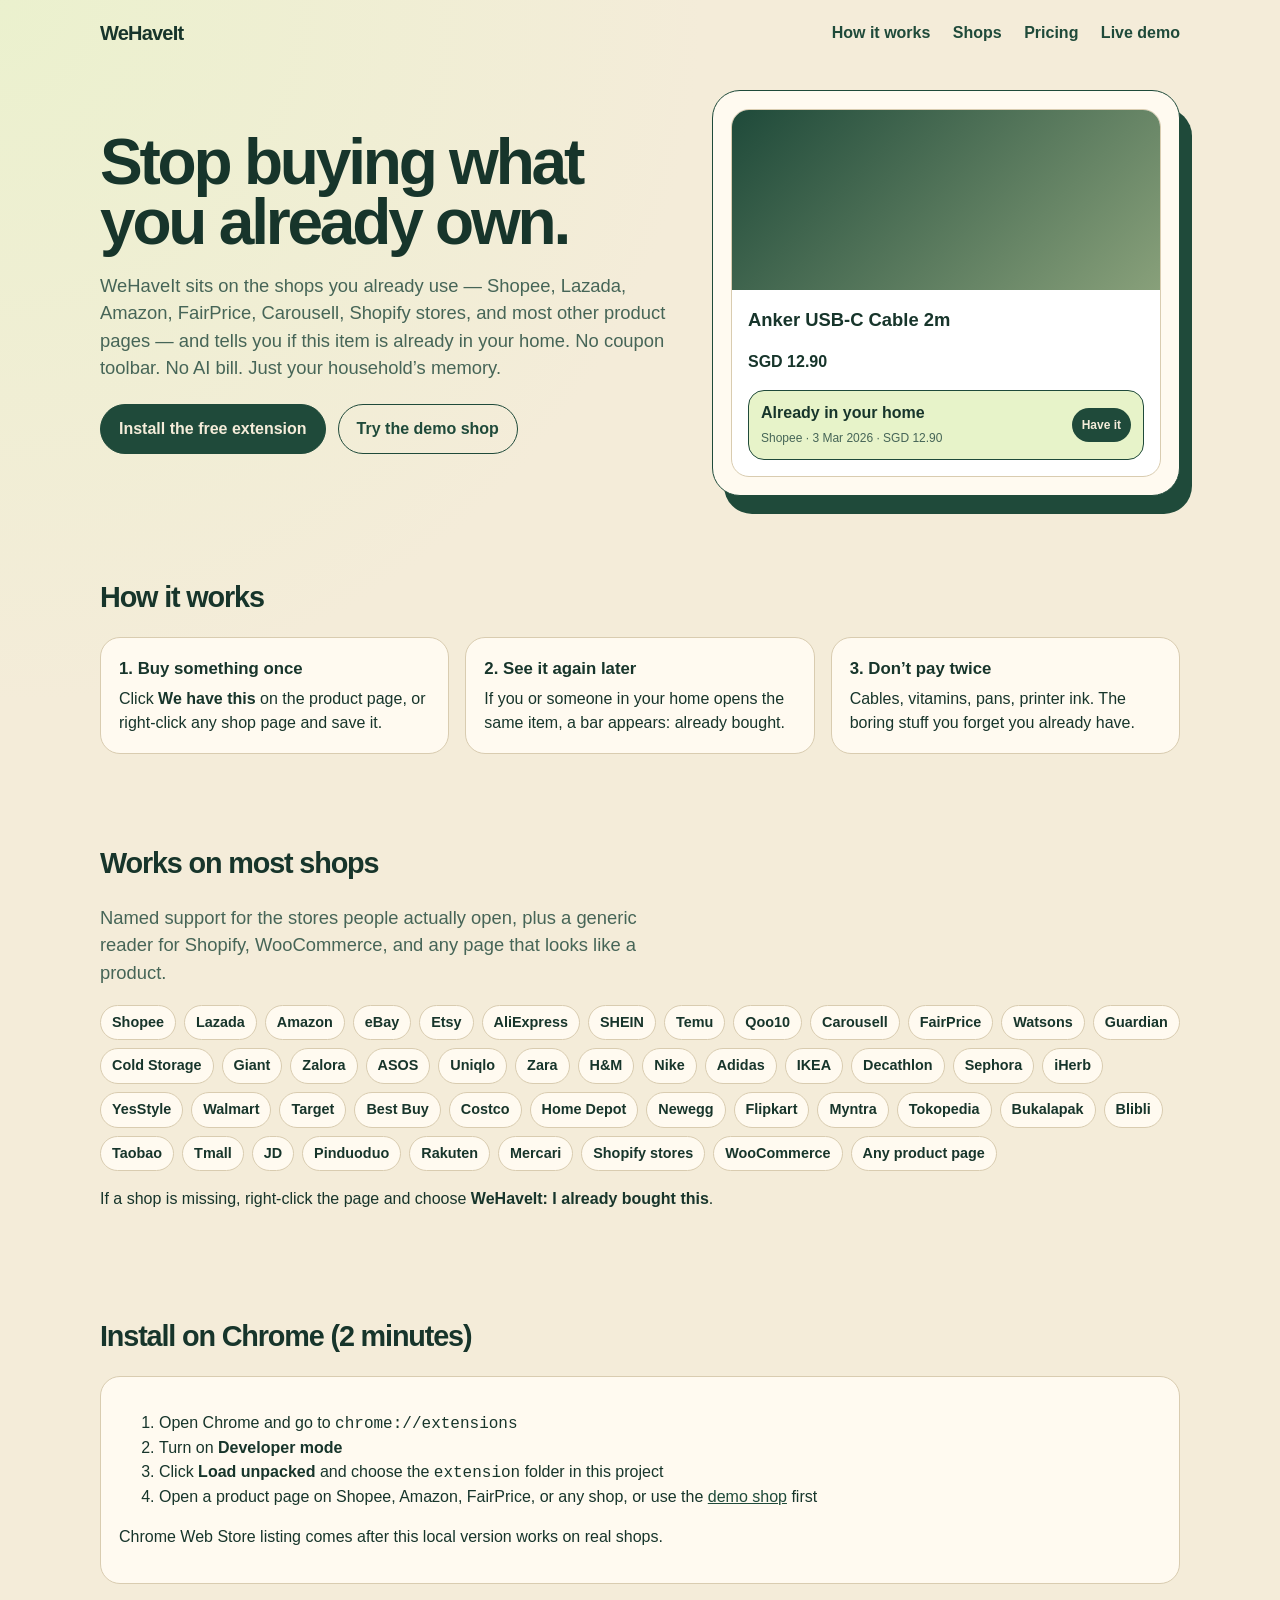
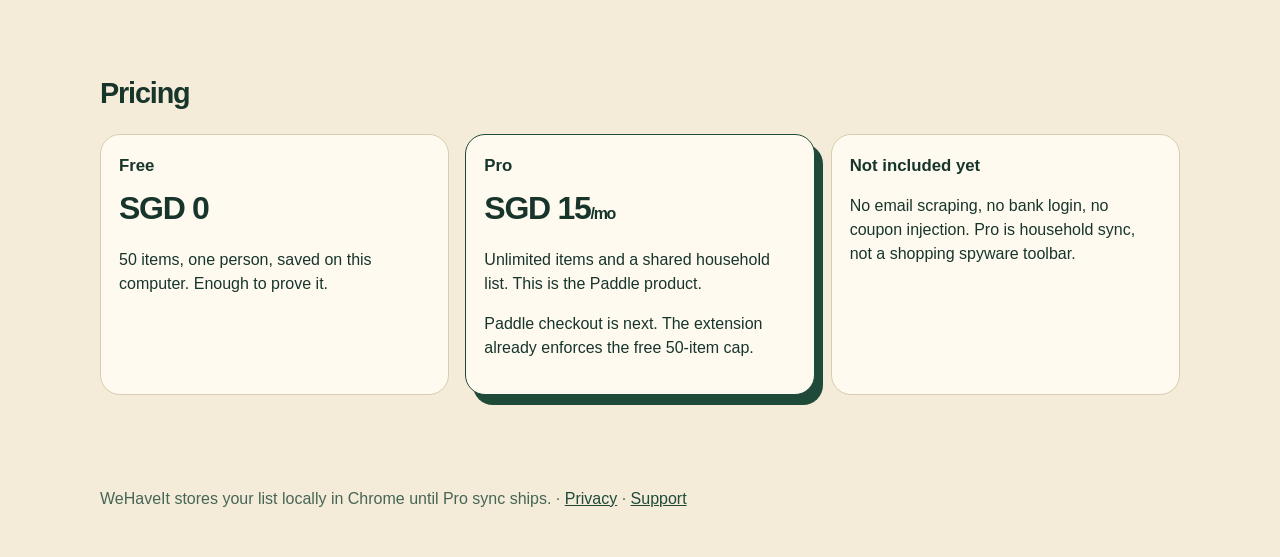
==== website/index.html @ 3e3cfd16 "Prepare WeHaveIt for Chrome Web Store submission. Package the extension with shopping-site permissio" ====
<!DOCTYPE html>
<html lang="en">
<head>
  <meta charset="UTF-8" />
  <meta name="viewport" content="width=device-width, initial-scale=1" />
  <title>WeHaveIt — Stop buying what you already own</title>
  <meta name="description" content="A Chrome extension that warns you if your household already bought this, on Shopee, Amazon, FairPrice, Shopify stores, and most product pages." />
  <link rel="stylesheet" href="styles.css" />
</head>
<body>
  <div class="wrap">
    <nav class="nav">
      <div class="logo">WeHaveIt</div>
      <div>
        <a href="#how">How it works</a>
        <a href="#shops">Shops</a>
        <a href="#pricing">Pricing</a>
        <a href="demo.html">Live demo</a>
      </div>
    </nav>

    <header class="hero">
      <div>
        <h1>Stop buying what you already own.</h1>
        <p class="lede">
          WeHaveIt sits on the shops you already use — Shopee, Lazada, Amazon, FairPrice, Carousell, Shopify stores, and most other product pages — and tells you if this item is already in your home.
          No coupon toolbar. No AI bill. Just your household’s memory.
        </p>
        <div class="cta">
          <a class="btn primary" href="#install">Install the free extension</a>
          <a class="btn ghost" href="demo.html">Try the demo shop</a>
        </div>
      </div>
      <aside class="stamp-card" aria-label="Product preview">
        <div class="fake-shop">
          <div class="photo"></div>
          <div class="pad">
            <h2>Anker USB-C Cable 2m</h2>
            <p class="price">SGD 12.90</p>
            <div class="bar">
              <div>
                <b>Already in your home</b>
                <span>Shopee · 3 Mar 2026 · SGD 12.90</span>
              </div>
              <div class="pill">Have it</div>
            </div>
          </div>
        </div>
      </aside>
    </header>

    <section class="section" id="how">
      <h3>How it works</h3>
      <div class="steps">
        <article class="card">
          <strong>1. Buy something once</strong>
          Click <b>We have this</b> on the product page, or right-click any shop page and save it.
        </article>
        <article class="card">
          <strong>2. See it again later</strong>
          If you or someone in your home opens the same item, a bar appears: already bought.
        </article>
        <article class="card">
          <strong>3. Don’t pay twice</strong>
          Cables, vitamins, pans, printer ink. The boring stuff you forget you already have.
        </article>
      </div>
    </section>

    <section class="section" id="shops">
      <h3>Works on most shops</h3>
      <p class="lede">Named support for the stores people actually open, plus a generic reader for Shopify, WooCommerce, and any page that looks like a product.</p>
      <div class="shops">
        <span>Shopee</span><span>Lazada</span><span>Amazon</span><span>eBay</span><span>Etsy</span>
        <span>AliExpress</span><span>SHEIN</span><span>Temu</span><span>Qoo10</span><span>Carousell</span>
        <span>FairPrice</span><span>Watsons</span><span>Guardian</span><span>Cold Storage</span><span>Giant</span>
        <span>Zalora</span><span>ASOS</span><span>Uniqlo</span><span>Zara</span><span>H&amp;M</span>
        <span>Nike</span><span>Adidas</span><span>IKEA</span><span>Decathlon</span><span>Sephora</span>
        <span>iHerb</span><span>YesStyle</span><span>Walmart</span><span>Target</span><span>Best Buy</span>
        <span>Costco</span><span>Home Depot</span><span>Newegg</span><span>Flipkart</span><span>Myntra</span>
        <span>Tokopedia</span><span>Bukalapak</span><span>Blibli</span><span>Taobao</span><span>Tmall</span>
        <span>JD</span><span>Pinduoduo</span><span>Rakuten</span><span>Mercari</span>
        <span>Shopify stores</span><span>WooCommerce</span><span>Any product page</span>
      </div>
      <p class="note">If a shop is missing, right-click the page and choose <b>WeHaveIt: I already bought this</b>.</p>
    </section>

    <section class="section" id="install">
      <h3>Install on Chrome (2 minutes)</h3>
      <div class="card">
        <ol>
          <li>Open Chrome and go to <code>chrome://extensions</code></li>
          <li>Turn on <b>Developer mode</b></li>
          <li>Click <b>Load unpacked</b> and choose the <code>extension</code> folder in this project</li>
          <li>Open a product page on Shopee, Amazon, FairPrice, or any shop, or use the <a href="demo.html">demo shop</a> first</li>
        </ol>
        <p class="note">Chrome Web Store listing comes after this local version works on real shops.</p>
      </div>
    </section>

    <section class="section" id="pricing">
      <h3>Pricing</h3>
      <div class="plans">
        <article class="card">
          <strong>Free</strong>
          <div class="price-tag">SGD 0</div>
          <p>50 items, one person, saved on this computer. Enough to prove it.</p>
        </article>
        <article class="card featured">
          <strong>Pro</strong>
          <div class="price-tag">SGD 15<span style="font-size:1rem">/mo</span></div>
          <p>Unlimited items and a shared household list. This is the Paddle product.</p>
          <p class="note">Paddle checkout is next. The extension already enforces the free 50-item cap.</p>
        </article>
        <article class="card">
          <strong>Not included yet</strong>
          <p>No email scraping, no bank login, no coupon injection. Pro is household sync, not a shopping spyware toolbar.</p>
        </article>
      </div>
    </section>

    <footer>
      WeHaveIt stores your list locally in Chrome until Pro sync ships.
      · <a href="privacy.html">Privacy</a>
      · <a href="support.html">Support</a>
    </footer>
  </div>
</body>
</html>
---- website/styles.css ----
:root {
  --ink: #17352b;
  --paper: #f4ecd9;
  --card: #fffaf0;
  --green: #1f4a3a;
  --hit: #e7f3c9;
  --muted: #466557;
  --line: #d9ccb0;
}

* { box-sizing: border-box; }
html { scroll-behavior: smooth; }
body {
  margin: 0;
  color: var(--ink);
  background:
    radial-gradient(circle at top left, rgba(231, 243, 201, 0.7), transparent 28%),
    var(--paper);
  font: 16px/1.5 "Segoe UI", "PingFang SC", "Noto Sans", sans-serif;
}

a { color: var(--green); }
code { font-family: ui-monospace, Consolas, monospace; }

.wrap { width: min(1080px, calc(100% - 32px)); margin: 0 auto; }

.nav {
  display: flex;
  justify-content: space-between;
  align-items: center;
  padding: 18px 0;
}

.logo {
  font-weight: 800;
  letter-spacing: -0.04em;
  font-size: 20px;
}

.nav a { text-decoration: none; margin-left: 18px; font-weight: 650; }

.hero {
  padding: 24px 0 56px;
  display: grid;
  grid-template-columns: 1.1fr 0.9fr;
  gap: 40px;
  align-items: center;
}

h1 {
  font-size: clamp(2.2rem, 5vw, 4.2rem);
  line-height: 0.95;
  letter-spacing: -0.05em;
  margin: 0 0 16px;
}

.lede { font-size: 1.15rem; color: var(--muted); max-width: 36rem; }

.cta { display: flex; gap: 12px; flex-wrap: wrap; margin-top: 22px; }

.btn {
  display: inline-flex;
  align-items: center;
  justify-content: center;
  text-decoration: none;
  border-radius: 999px;
  padding: 12px 18px;
  font-weight: 750;
  border: 1px solid var(--green);
}

.btn.primary { background: var(--green); color: var(--paper); }
.btn.ghost { color: var(--green); background: transparent; }

.stamp-card {
  background: var(--card);
  border: 1px solid var(--green);
  border-radius: 28px;
  padding: 18px;
  box-shadow: 12px 18px 0 var(--green);
}

.fake-shop { background: #fff; border-radius: 18px; overflow: hidden; border: 1px solid var(--line); }
.fake-shop .photo { height: 180px; background: linear-gradient(135deg, #1f4a3a, #88a07a); }
.fake-shop .pad { padding: 16px; }
.fake-shop h2 { margin: 0 0 6px; font-size: 1.15rem; }
.price { font-weight: 800; }

.bar {
  margin-top: 14px;
  display: flex;
  gap: 10px;
  align-items: center;
  background: var(--hit);
  border: 1px solid var(--green);
  border-radius: 16px;
  padding: 10px 12px;
}
.bar b { display: block; }
.bar span { font-size: 12px; color: var(--muted); }
.pill {
  margin-left: auto;
  background: var(--green);
  color: var(--paper);
  border-radius: 999px;
  padding: 8px 10px;
  font-size: 12px;
  font-weight: 800;
}

.section { padding: 24px 0 64px; }
h3 { font-size: 1.8rem; letter-spacing: -0.04em; margin: 0 0 18px; }

.steps, .plans {
  display: grid;
  grid-template-columns: repeat(3, 1fr);
  gap: 16px;
}

.card {
  background: var(--card);
  border: 1px solid var(--line);
  border-radius: 20px;
  padding: 18px;
}

.card strong { display: block; margin-bottom: 6px; font-size: 1.05rem; }

.price-tag { font-size: 2rem; font-weight: 800; letter-spacing: -0.04em; }
.plans .card.featured { border-color: var(--green); box-shadow: 8px 10px 0 var(--green); }

.shops {
  display: flex;
  flex-wrap: wrap;
  gap: 8px;
  margin: 16px 0 10px;
}
.shops span {
  background: var(--card);
  border: 1px solid var(--line);
  border-radius: 999px;
  padding: 6px 11px;
  font-size: 0.9rem;
  font-weight: 650;
}

footer { padding: 28px 0 48px; color: var(--muted); }

@media (max-width: 800px) {
  .hero, .steps, .plans { grid-template-columns: 1fr; }
  .stamp-card { box-shadow: 8px 10px 0 var(--green); }
}
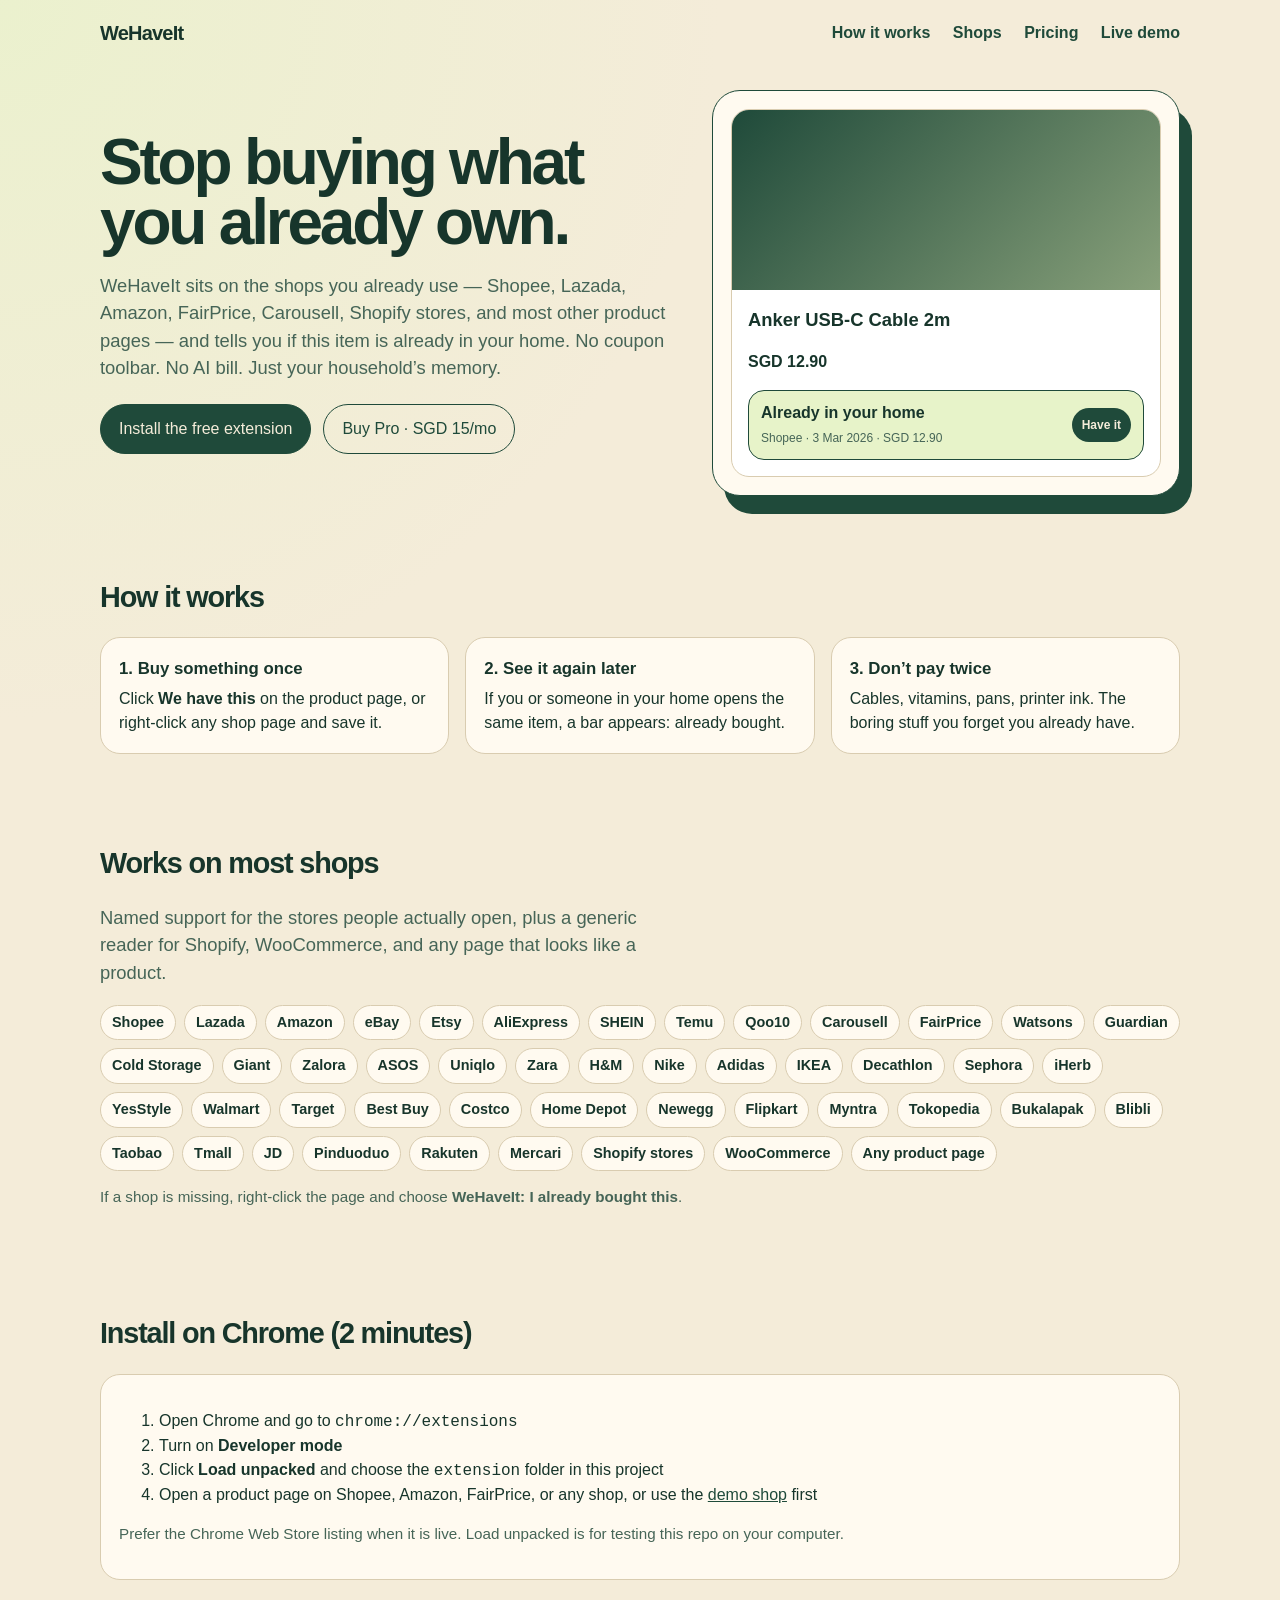
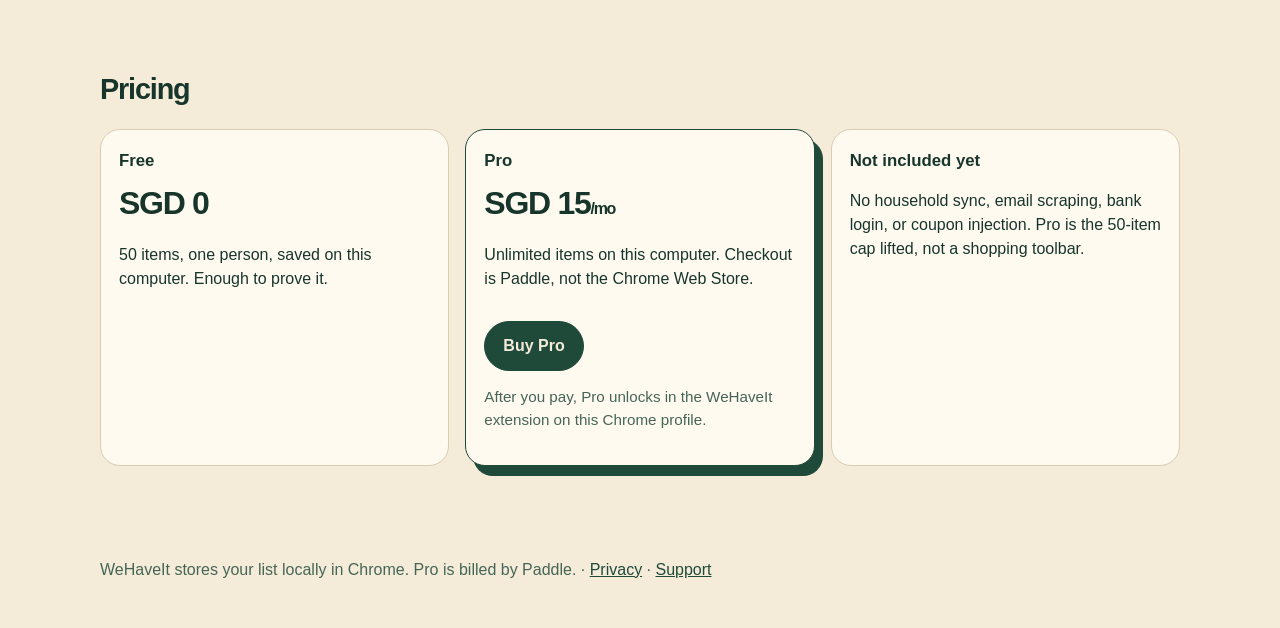
==== commit 2967969b: "Connect sandbox Paddle checkout so Buy Pro works on the public site. Co-authored-by: Cursor <cursora" ====
--- a/website/index.html
+++ b/website/index.html
@@ -28,7 +28,7 @@
         </p>
         <div class="cta">
           <a class="btn primary" href="#install">Install the free extension</a>
-          <a class="btn ghost" href="demo.html">Try the demo shop</a>
+          <a class="btn ghost" href="#pricing">Buy Pro · SGD 15/mo</a>
         </div>
       </div>
       <aside class="stamp-card" aria-label="Product preview">
@@ -94,7 +94,7 @@
           <li>Click <b>Load unpacked</b> and choose the <code>extension</code> folder in this project</li>
           <li>Open a product page on Shopee, Amazon, FairPrice, or any shop, or use the <a href="demo.html">demo shop</a> first</li>
         </ol>
-        <p class="note">Chrome Web Store listing comes after this local version works on real shops.</p>
+        <p class="note">Prefer the Chrome Web Store listing when it is live. Load unpacked is for testing this repo on your computer.</p>
       </div>
     </section>
 
@@ -109,21 +109,25 @@
         <article class="card featured">
           <strong>Pro</strong>
           <div class="price-tag">SGD 15<span style="font-size:1rem">/mo</span></div>
-          <p>Unlimited items and a shared household list. This is the Paddle product.</p>
-          <p class="note">Paddle checkout is next. The extension already enforces the free 50-item cap.</p>
+          <p>Unlimited items on this computer. Checkout is Paddle, not the Chrome Web Store.</p>
+          <button class="btn primary" id="buyPro" type="button">Buy Pro</button>
+          <p class="note" id="checkoutNote">After you pay, Pro unlocks in the WeHaveIt extension on this Chrome profile.</p>
         </article>
         <article class="card">
           <strong>Not included yet</strong>
-          <p>No email scraping, no bank login, no coupon injection. Pro is household sync, not a shopping spyware toolbar.</p>
+          <p>No household sync, email scraping, bank login, or coupon injection. Pro is the 50-item cap lifted, not a shopping toolbar.</p>
         </article>
       </div>
     </section>
 
     <footer>
-      WeHaveIt stores your list locally in Chrome until Pro sync ships.
+      WeHaveIt stores your list locally in Chrome. Pro is billed by Paddle.
       · <a href="privacy.html">Privacy</a>
       · <a href="support.html">Support</a>
     </footer>
   </div>
+  <script src="https://cdn.paddle.com/paddle/v2/paddle.js"></script>
+  <script src="paddle-config.js"></script>
+  <script src="checkout.js"></script>
 </body>
 </html>
--- a/website/styles.css
+++ b/website/styles.css
@@ -67,7 +67,14 @@
   padding: 12px 18px;
   font-weight: 750;
   border: 1px solid var(--green);
+  font: inherit;
+  cursor: pointer;
 }
+
+button.btn { font-weight: 750; }
+
+.note { color: var(--muted); font-size: 0.95rem; }
+.note.error { color: #8a3b16; }
 
 .btn.primary { background: var(--green); color: var(--paper); }
 .btn.ghost { color: var(--green); background: transparent; }
@@ -128,6 +135,17 @@
 
 .price-tag { font-size: 2rem; font-weight: 800; letter-spacing: -0.04em; }
 .plans .card.featured { border-color: var(--green); box-shadow: 8px 10px 0 var(--green); }
+.plans .card .btn { margin-top: 14px; }
+
+.license-card code {
+  display: block;
+  margin: 12px 0;
+  padding: 12px;
+  background: #fff;
+  border: 1px dashed var(--line);
+  border-radius: 12px;
+  word-break: break-all;
+}
 
 .shops {
   display: flex;
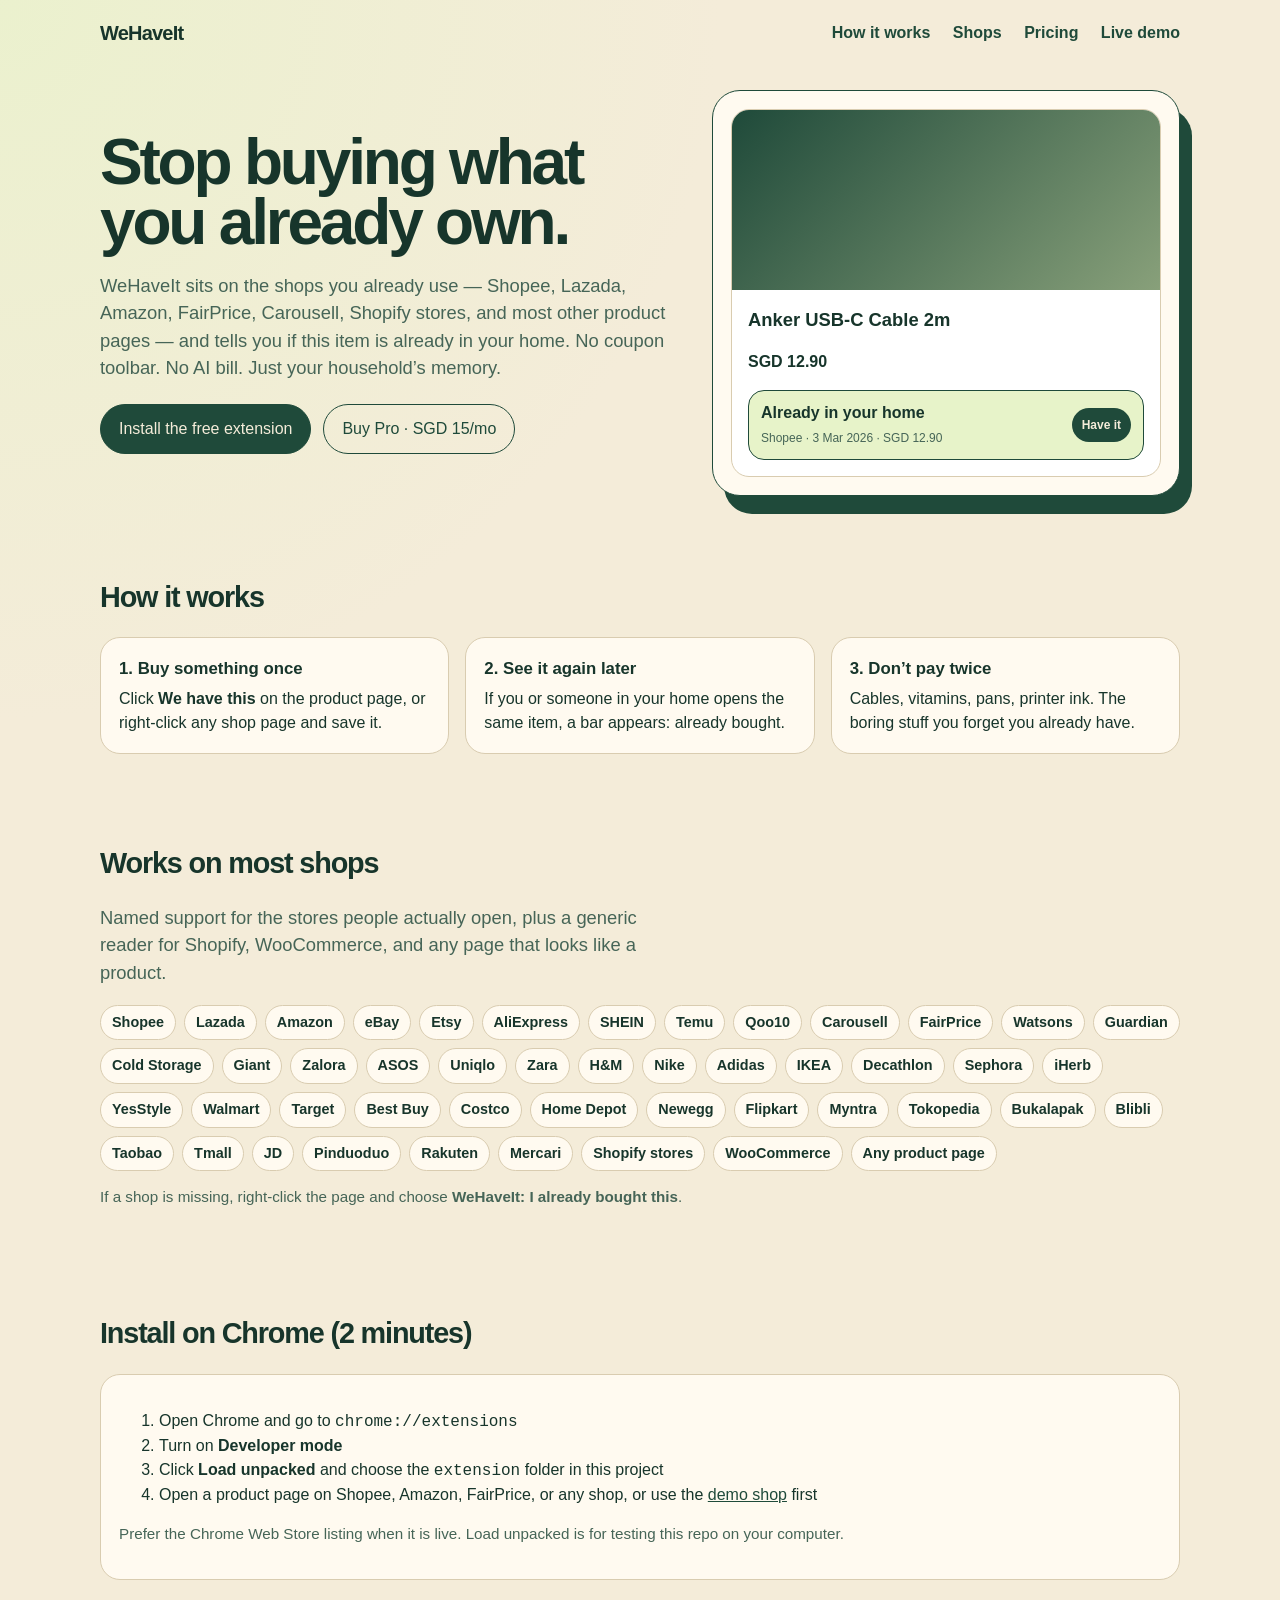
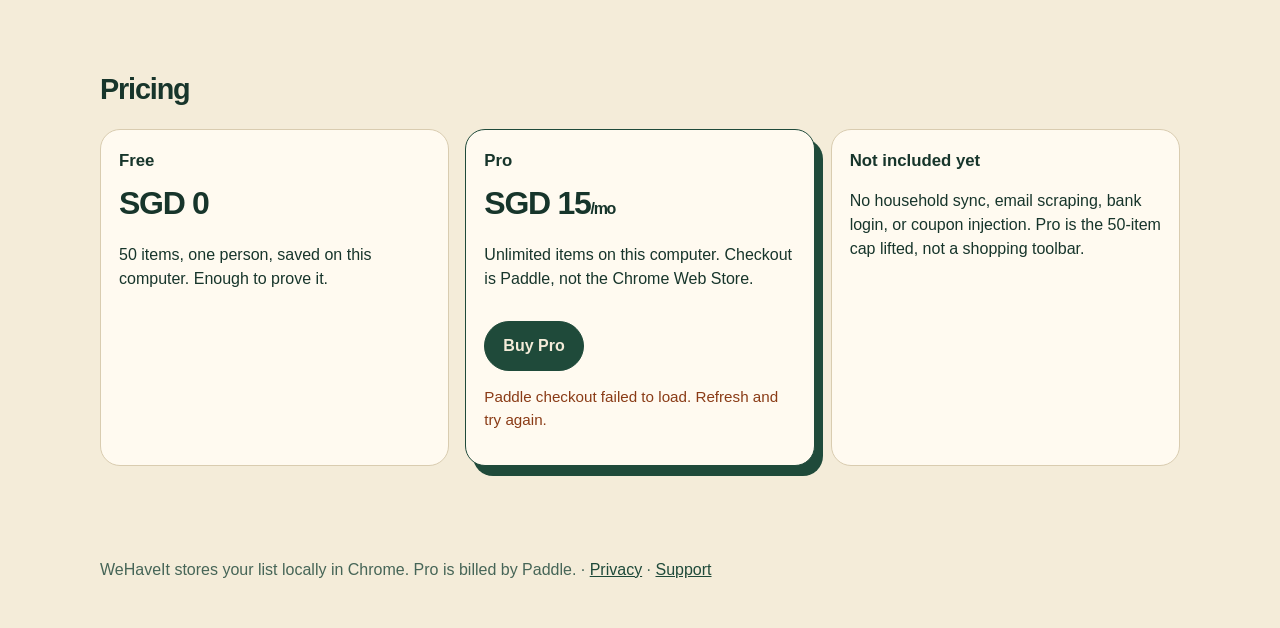
==== commit d9efd13d: "Show localized Paddle prices on the Pro plan before checkout. Co-authored-by: Cursor <cursoragent@cu" ====
--- a/website/index.html
+++ b/website/index.html
@@ -108,7 +108,7 @@
         </article>
         <article class="card featured">
           <strong>Pro</strong>
-          <div class="price-tag">SGD 15<span style="font-size:1rem">/mo</span></div>
+          <div class="price-tag" id="proPrice">SGD 15<span style="font-size:1rem">/mo</span></div>
           <p>Unlimited items on this computer. Checkout is Paddle, not the Chrome Web Store.</p>
           <button class="btn primary" id="buyPro" type="button">Buy Pro</button>
           <p class="note" id="checkoutNote">After you pay, Pro unlocks in the WeHaveIt extension on this Chrome profile.</p>
